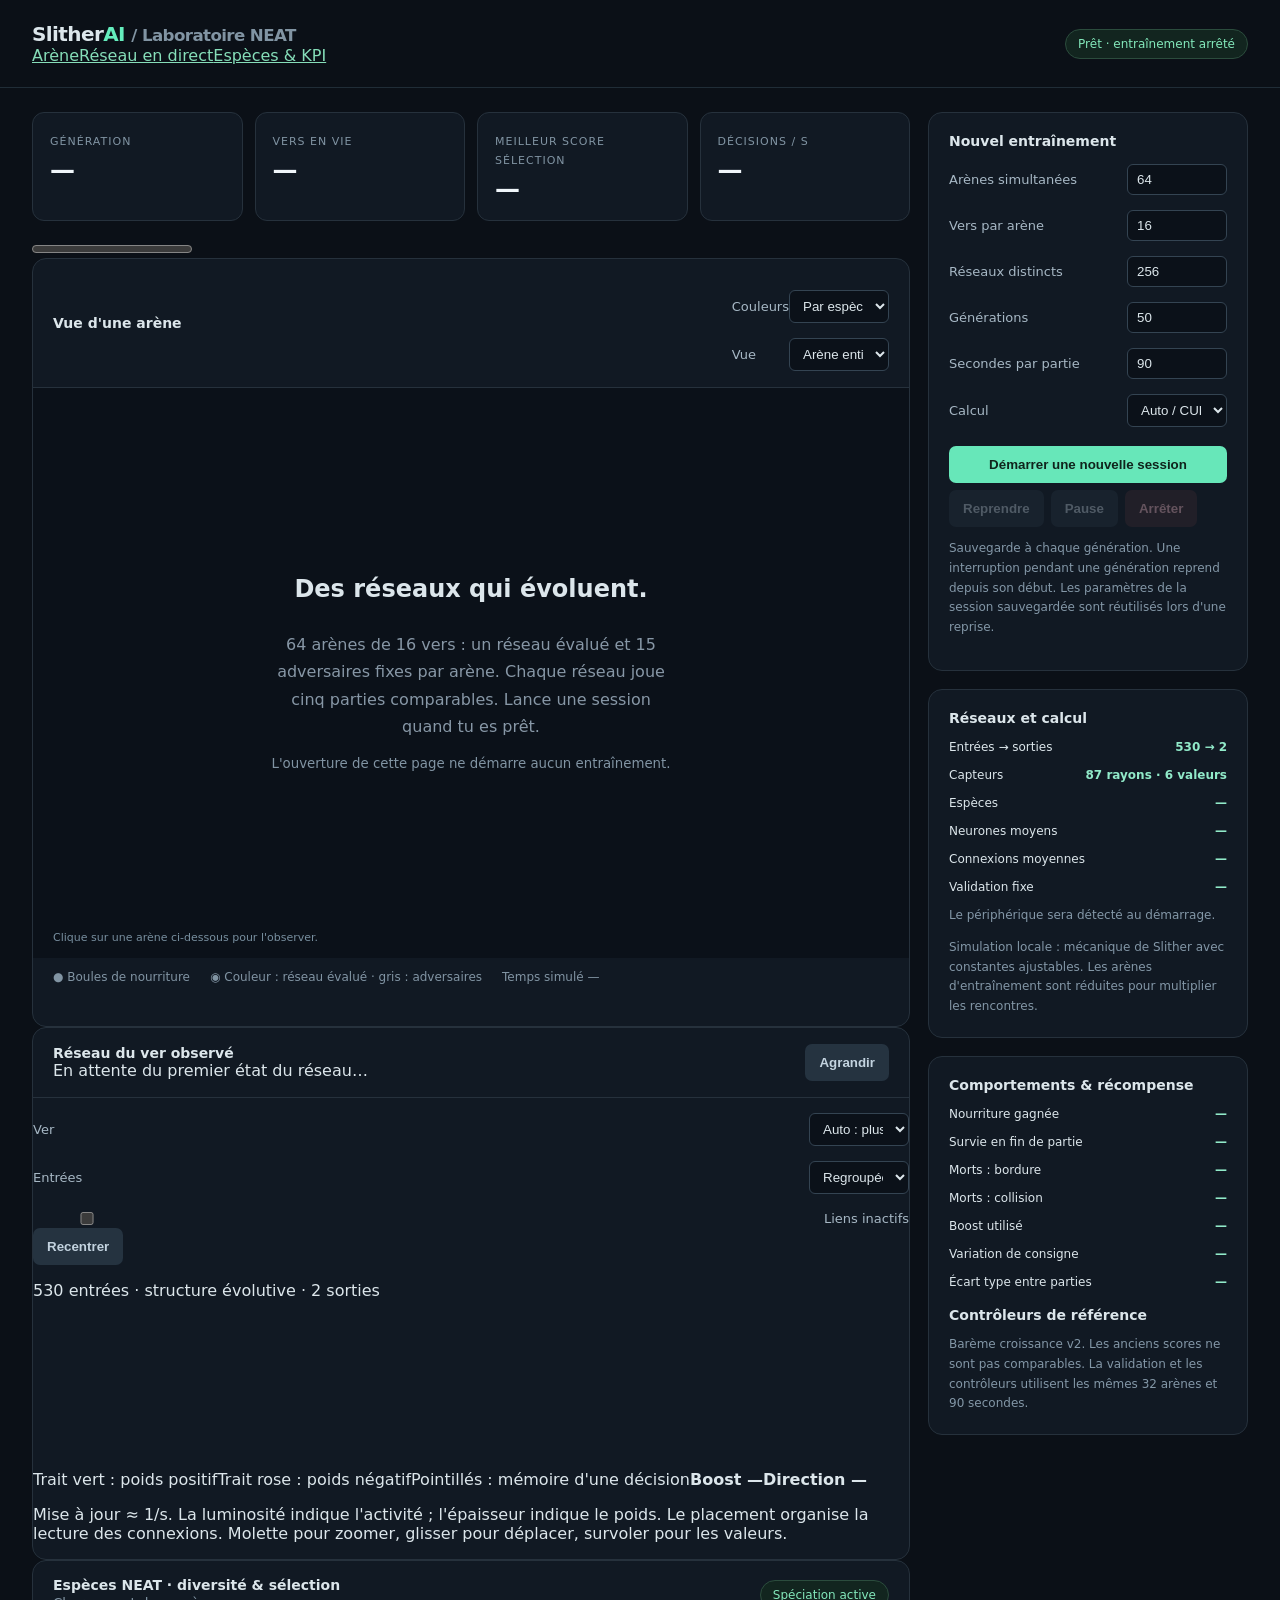
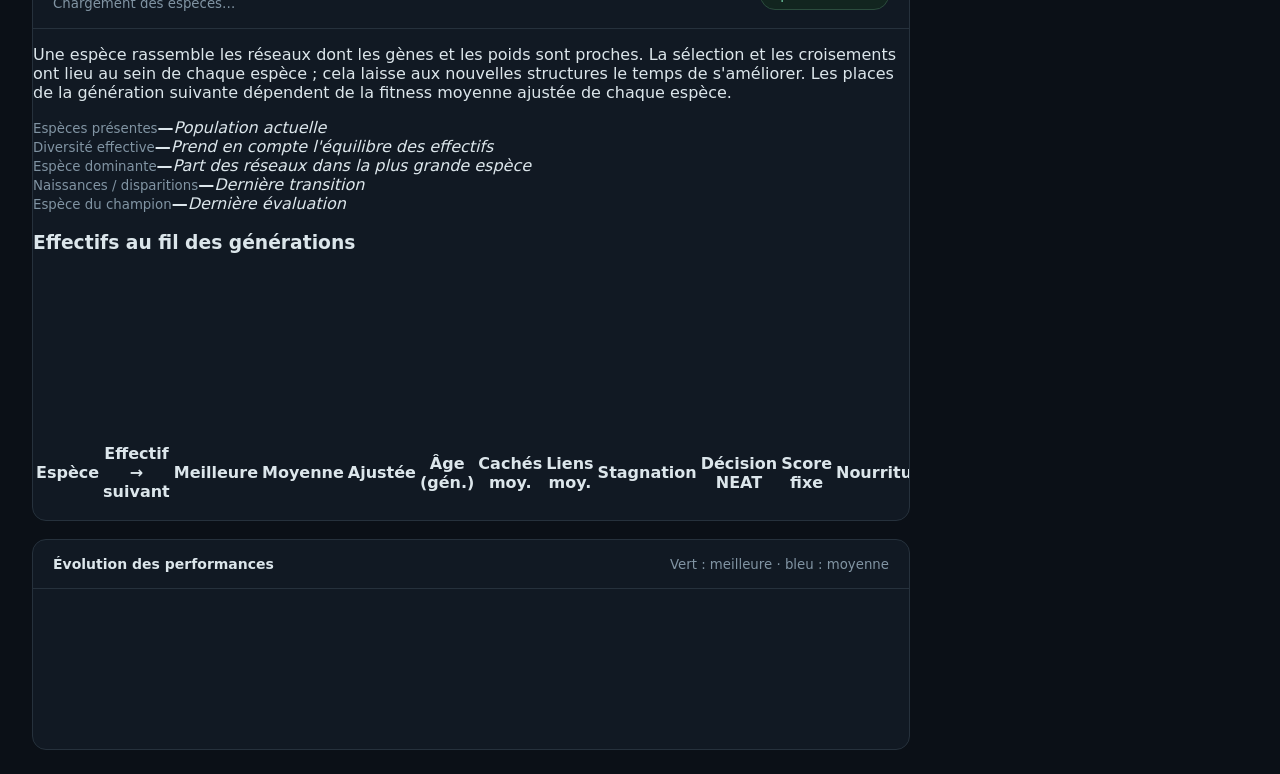
==== web/index.html @ 3094b710 "Initial public release" ====
<!doctype html>
<html lang="fr">
<head>
<meta charset="utf-8"><meta name="viewport" content="width=device-width, initial-scale=1">
<title>SlitherAI · Laboratoire NEAT</title>
<style>
:root{color-scheme:dark;font-family:Inter,Segoe UI,system-ui,sans-serif;color:#dce6eb;background:#0b1017}*{box-sizing:border-box}body{margin:0}header{padding:22px 32px;border-bottom:1px solid #202d37;display:flex;justify-content:space-between;align-items:center}h1{font-size:20px;letter-spacing:-.6px;margin:0}h1 span{color:#64edbd}small,.muted{color:#8194a3}.pill{font-size:12px;padding:7px 12px;background:#12251f;color:#83e8bb;border:1px solid #2b4c3d;border-radius:20px}main{display:grid;grid-template-columns:minmax(0,1fr) 320px;gap:18px;padding:24px 32px}article,aside section{border:1px solid #26313c;background:#111923;border-radius:14px;overflow:hidden}.bar{display:flex;justify-content:space-between;align-items:center;padding:16px 20px;border-bottom:1px solid #26313c}.bar h2,aside h2{font-size:14px;font-weight:600;margin:0}#stage{position:relative;height:570px;background:#0b1119}#world{width:100%;height:100%;display:block}#empty{position:absolute;inset:0;display:grid;place-content:center;text-align:center;color:#8797a6;padding:32px}#empty strong{font-size:24px;color:#dce6eb;margin-bottom:12px}#empty p{max-width:410px;line-height:1.7}.legend{padding:12px 20px;font-size:12px;color:#8194a3;display:flex;gap:20px}.stats{display:grid;grid-template-columns:repeat(4,1fr);gap:12px;margin-bottom:18px}.stat{padding:17px;background:#111923;border:1px solid #26313c;border-radius:12px}.stat b{display:block;font-size:25px;color:#f0f6fa;margin-top:6px}.stat small{font-size:11px;text-transform:uppercase;letter-spacing:1px}aside section{padding:20px;margin-bottom:18px}label{display:flex;align-items:center;justify-content:space-between;font-size:13px;color:#a7b8c5;margin-top:15px}input,select{background:#0b1119;color:#dce6eb;border:1px solid #344452;border-radius:6px;padding:7px 9px;width:100px}button{border:0;border-radius:7px;padding:11px 14px;cursor:pointer;background:#67e7b9;color:#10241c;font-weight:650}button:disabled{opacity:.35;cursor:default}.secondary{background:#253340;color:#c3d3df}.danger{background:#412b32;color:#ffc0cb}.buttons{display:flex;gap:7px;flex-wrap:wrap;margin-top:19px}.buttons #start{width:100%}#error{font-size:12px;color:#ffbac4;white-space:pre-wrap}#maps{display:grid;grid-template-columns:repeat(8,1fr);gap:5px;padding:15px}#maps button{padding:8px 0;font-size:11px;background:#1a2d35;color:#8de5c9;border:1px solid transparent}#maps button.selected{border-color:#67e7b9;background:#284538}#chart{display:block;width:100%;height:160px}p.note{font-size:12px;line-height:1.65;color:#8397a7;margin-bottom:0}.metric{display:flex;justify-content:space-between;font-size:12px;margin-top:14px}.metric b{color:#91eac9}#hint{position:absolute;bottom:14px;left:20px;color:#788f9f;font-size:11px}a{color:#86deb9}@media(max-width:1000px){main{grid-template-columns:1fr;padding:16px}header{padding:20px}aside{display:grid;grid-template-columns:1fr 1fr;gap:16px}#stage{height:480px}}@media(max-width:600px){aside{display:block}.stats{grid-template-columns:repeat(2,1fr)}#stage{height:360px}}
</style>
<link rel="stylesheet" href="/assets/network-view.css">
<link rel="stylesheet" href="/assets/species-view.css">
</head>
<body><header><div><h1>Slither<span>AI</span> <small> / Laboratoire NEAT</small></h1><nav class="page-nav"><a href="#stage">Arène</a><a href="#network-panel">Réseau en direct</a><a href="#species-panel">Espèces & KPI</a></nav></div><div class="pill" id="phase">Prêt · entraînement arrêté</div></header>
<main><div><div class="stats"><div class="stat"><small>Génération</small><b id="generation">—</b></div><div class="stat"><small>Vers en vie</small><b id="alive">—</b></div><div class="stat"><small>Meilleur score sélection</small><b id="fitness">—</b></div><div class="stat"><small>Décisions / s</small><b id="throughput">—</b></div></div>
<div class="training-progress"><p id="training-progress"></p><progress id="training-progress-bar" value="0" max="1"></progress></div><article><div class="bar"><h2 id="arena-title">Vue d'une arène</h2><div class="world-tools"><label>Couleurs <select id="color-mode"><option value="species">Par espèce</option><option value="worm">Par ver</option></select></label><label>Vue <select id="view"><option value="arena">Arène entière</option><option value="follow">Suivre le réseau évalué</option></select></label></div></div><div id="stage"><canvas id="world"></canvas><div id="empty"><strong>Des réseaux qui évoluent.</strong><p>64 arènes de 16 vers : un réseau évalué et 15 adversaires fixes par arène. Chaque réseau joue cinq parties comparables. Lance une session quand tu es prêt.</p><small>L'ouverture de cette page ne démarre aucun entraînement.</small></div><div id="hint">Clique sur une arène ci-dessous pour l'observer.</div></div><div class="legend"><span>● Boules de nourriture</span><span>◉ Couleur : réseau évalué · gris : adversaires</span><span id="time">Temps simulé —</span></div><div id="maps"></div></article>
<article id="network-panel">
  <div class="bar network-header"><div><h2>Réseau du ver observé</h2><span id="network-status" role="status">En attente du premier état du réseau…</span></div><button id="network-expand" class="secondary">Agrandir</button></div>
  <div class="network-tools">
    <label for="network-worm">Ver <select id="network-worm"><option value="-1">Auto : plus gros vivant</option></select></label>
    <label for="network-mode">Entrées <select id="network-mode"><option value="grouped">Regroupées</option><option value="connected">Neurones reliés</option><option value="all">Toutes les 530</option></select></label>
    <label><input id="network-disabled" type="checkbox"> Liens inactifs</label>
    <button id="network-fit" class="secondary">Recentrer</button>
  </div>
  <p id="network-counts">530 entrées · structure évolutive · 2 sorties</p>
  <div class="network-stage"><canvas id="network-canvas" aria-label="Topologie du réseau et activité de ses neurones"></canvas><div class="network-tooltip" hidden></div></div>
  <div class="network-footer"><span class="network-positive">Trait vert : poids positif</span><span class="network-negative">Trait rose : poids négatif</span><span>Pointillés : mémoire d'une décision</span><strong id="network-boost">Boost —</strong><strong id="network-direction">Direction —</strong></div>
  <p class="network-help"><span id="network-time">Mise à jour ≈ 1/s</span>. La luminosité indique l'activité ; l'épaisseur indique le poids. Le placement organise la lecture des connexions. Molette pour zoomer, glisser pour déplacer, survoler pour les valeurs.</p>
</article>
<article id="species-panel">
  <div class="bar"><div><h2>Espèces NEAT · diversité & sélection</h2><small id="species-stamp">Chargement des espèces…</small></div><span class="pill">Spéciation active</span></div>
  <p class="species-intro">Une espèce rassemble les réseaux dont les gènes et les poids sont proches. La sélection et les croisements ont lieu au sein de chaque espèce ; cela laisse aux nouvelles structures le temps de s'améliorer. Les places de la génération suivante dépendent de la fitness moyenne ajustée de chaque espèce.</p>
  <div class="species-kpis">
    <div><small>Espèces présentes</small><b id="species-active">—</b><em>Population actuelle</em></div>
    <div title="exp(entropie des proportions). Vaut le nombre d'espèces si leurs effectifs sont égaux ; se rapproche de 1 lorsqu'une espèce domine."><small>Diversité effective</small><b id="species-effective">—</b><em>Prend en compte l'équilibre des effectifs</em></div>
    <div><small>Espèce dominante</small><b id="species-dominant">—</b><em>Part des réseaux dans la plus grande espèce</em></div>
    <div><small>Naissances / disparitions</small><b id="species-turnover">—</b><em id="species-turnover-note">Dernière transition</em></div>
    <div><small>Espèce du champion</small><b id="species-champion">—</b><em id="species-champion-note">Dernière évaluation</em></div>
  </div>
  <div id="species-composition" aria-label="Répartition actuelle des réseaux entre espèces"></div><div id="species-legend"></div>
  <div class="species-chart-wrap"><h3>Effectifs au fil des générations</h3><canvas id="species-chart" aria-label="Historique des effectifs par espèce ; survoler une génération pour lire ses valeurs"></canvas></div>
  <p id="species-history-stamp"></p><p id="species-table-stamp"></p>
  <div class="species-table-wrap"><table><thead><tr><th>Espèce</th><th title="Effectif évalué → effectif après reproduction et nouvelle spéciation">Effectif → suivant</th><th>Meilleure</th><th>Moyenne</th><th title="Moyenne de l'espèce normalisée sur la plage de fitness des espèces retenues, utilisée pour répartir les descendants">Ajustée</th><th>Âge (gén.)</th><th>Cachés moy.</th><th>Liens moy.</th><th title="Générations sans progrès entre fenêtres de cinq générations du score moyen sur les parties fixes">Stagnation</th><th>Décision NEAT</th><th title="Moyenne des scores agrégés des réseaux sur les quatre parties fixes ; utilisée pour la stagnation">Score fixe</th><th>Nourriture</th><th>Survie</th></tr></thead><tbody></tbody></table></div>
  <p id="species-rules"></p>
</article>
<article style="margin-top:18px"><div class="bar"><h2>Évolution des performances</h2><small>Vert : meilleure · bleu : moyenne</small></div><canvas id="chart"></canvas></article></div>
<aside><section><h2>Nouvel entraînement</h2><label>Arènes simultanées<input id="maps-count" type="number" min="1" max="64" value="64"></label><label>Vers par arène<input id="worms" type="number" min="2" max="64" value="16"></label><label>Réseaux distincts<input id="population" type="number" min="4" max="4096" value="256"></label><label>Générations<input id="generations" type="number" min="1" max="10000" value="50"></label><label>Secondes par partie<input id="seconds" type="number" min="5" max="600" value="90"></label><label>Calcul<select id="device"><option value="auto">Auto / CUDA</option><option value="cuda">CUDA</option><option value="cpu">CPU</option></select></label>
<div class="buttons"><button id="start">Démarrer une nouvelle session</button><button id="resume" class="secondary" disabled>Reprendre</button><button id="pause" class="secondary" disabled>Pause</button><button id="stop" class="danger" disabled>Arrêter</button></div><p class="note">Sauvegarde à chaque génération. Une interruption pendant une génération reprend depuis son début. Les paramètres de la session sauvegardée sont réutilisés lors d'une reprise.</p><p id="error" role="alert"></p></section>
<section><h2>Réseaux et calcul</h2><div class="metric"><span>Entrées → sorties</span><b>530 → 2</b></div><div class="metric"><span>Capteurs</span><b>87 rayons · 6 valeurs</b></div><div class="metric"><span>Espèces</span><b id="species">—</b></div><div class="metric"><span>Neurones moyens</span><b id="nodes">—</b></div><div class="metric"><span>Connexions moyennes</span><b id="connections">—</b></div><div class="metric"><span>Validation fixe</span><b id="validation">—</b></div><p class="note" id="gpu">Le périphérique sera détecté au démarrage.</p><p class="note">Simulation locale : mécanique de Slither avec constantes ajustables. Les arènes d'entraînement sont réduites pour multiplier les rencontres.</p></section><section id="behavior-panel"><h2>Comportements & récompense</h2><p class="note" id="behavior-stamp"></p>
<div class="metric"><span>Nourriture gagnée</span><b id="food-kpi">—</b></div>
<div class="metric"><span>Survie en fin de partie</span><b id="survival-kpi">—</b></div>
<div class="metric"><span>Morts : bordure</span><b id="border-kpi">—</b></div>
<div class="metric"><span>Morts : collision</span><b id="collision-kpi">—</b></div>
<div class="metric"><span>Boost utilisé</span><b id="boost-kpi">—</b></div>
<div class="metric"><span>Variation de consigne</span><b id="turn-kpi">—</b></div>
<div class="metric"><span>Écart type entre parties</span><b id="spread-kpi">—</b></div>
<p class="note" id="reward-kpi"></p><p class="note" id="validation-details"></p>
<h2 style="margin-top:18px">Contrôleurs de référence</h2><p class="note" id="baseline-kpi"></p>
<p class="note">Barème croissance v2. Les anciens scores ne sont pas comparables. La validation et les contrôleurs utilisent les mêmes 32 arènes et 90 secondes.</p>
</section></aside></main>
<script src="/assets/network-view.js"></script>
<script src="/assets/species-view.js"></script>
<script src="/assets/learning-view.js"></script>
<script src="/assets/dashboard.js"></script></body></html>
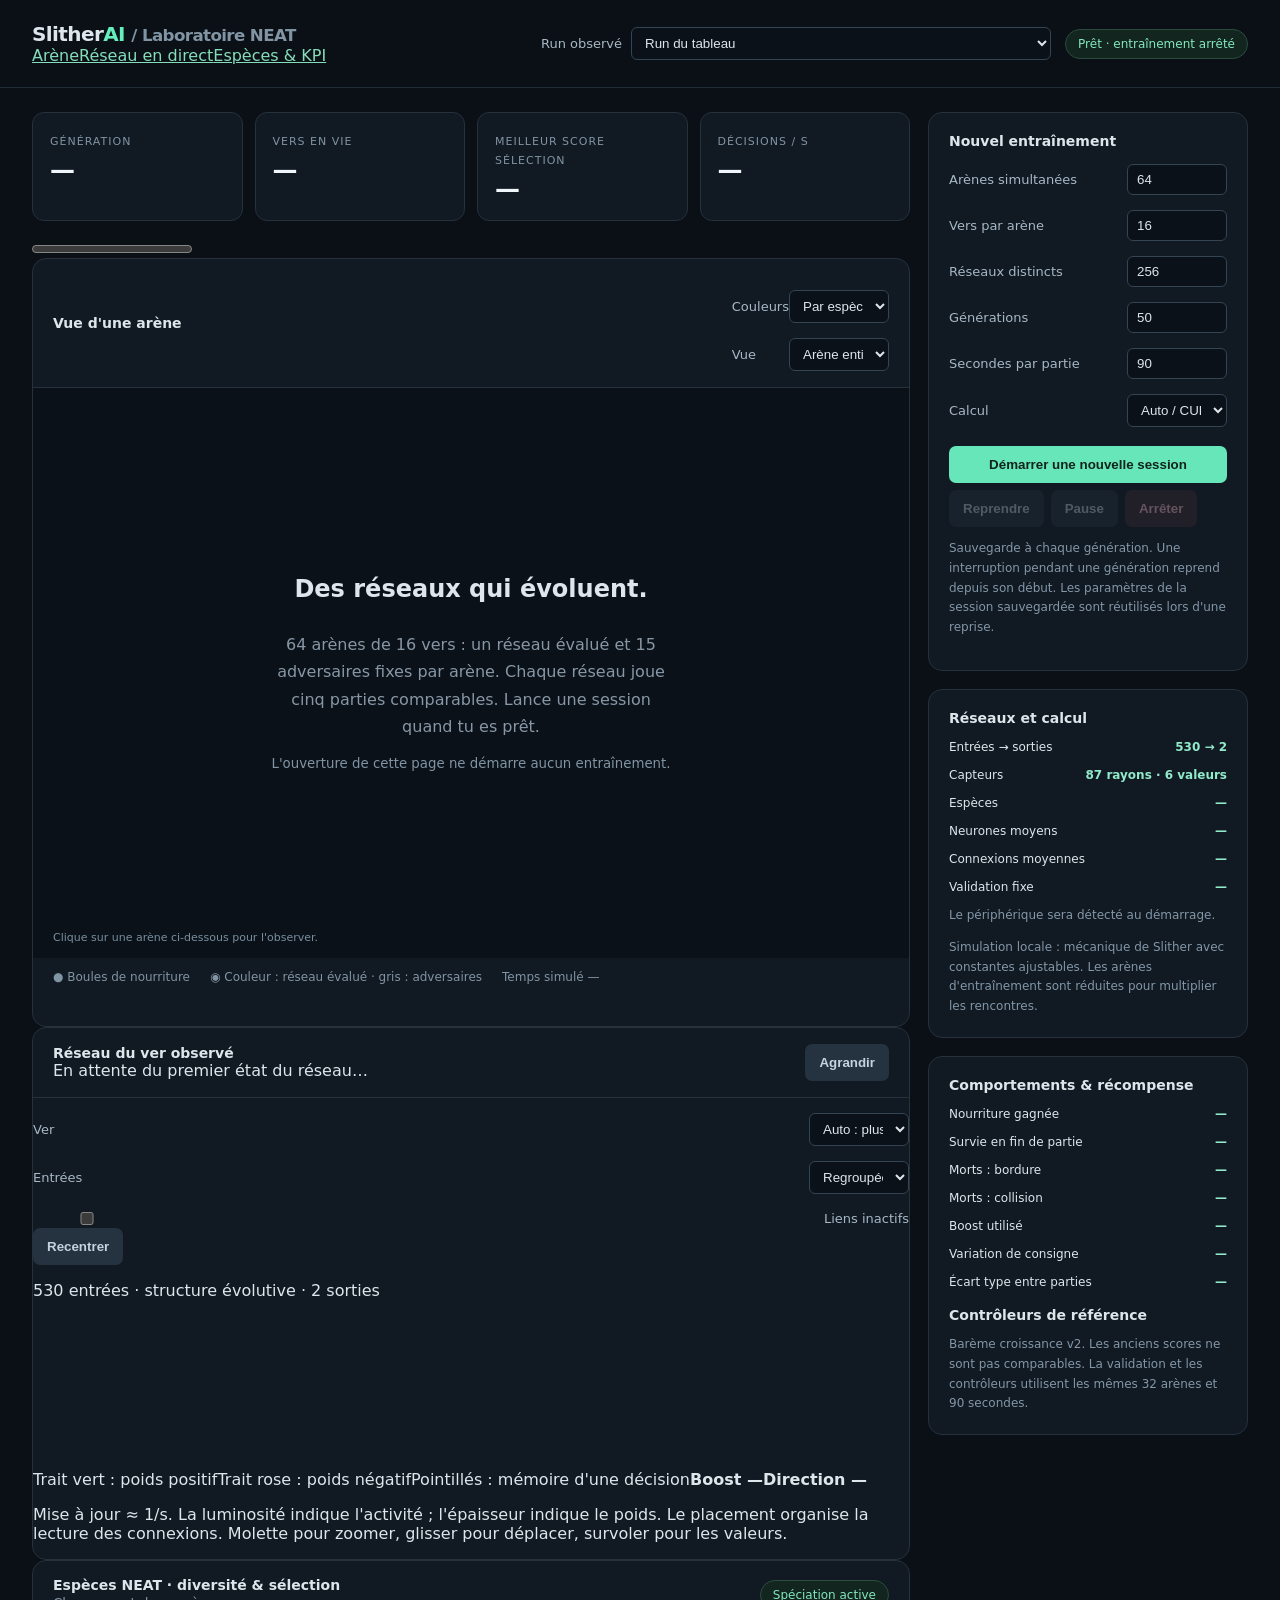
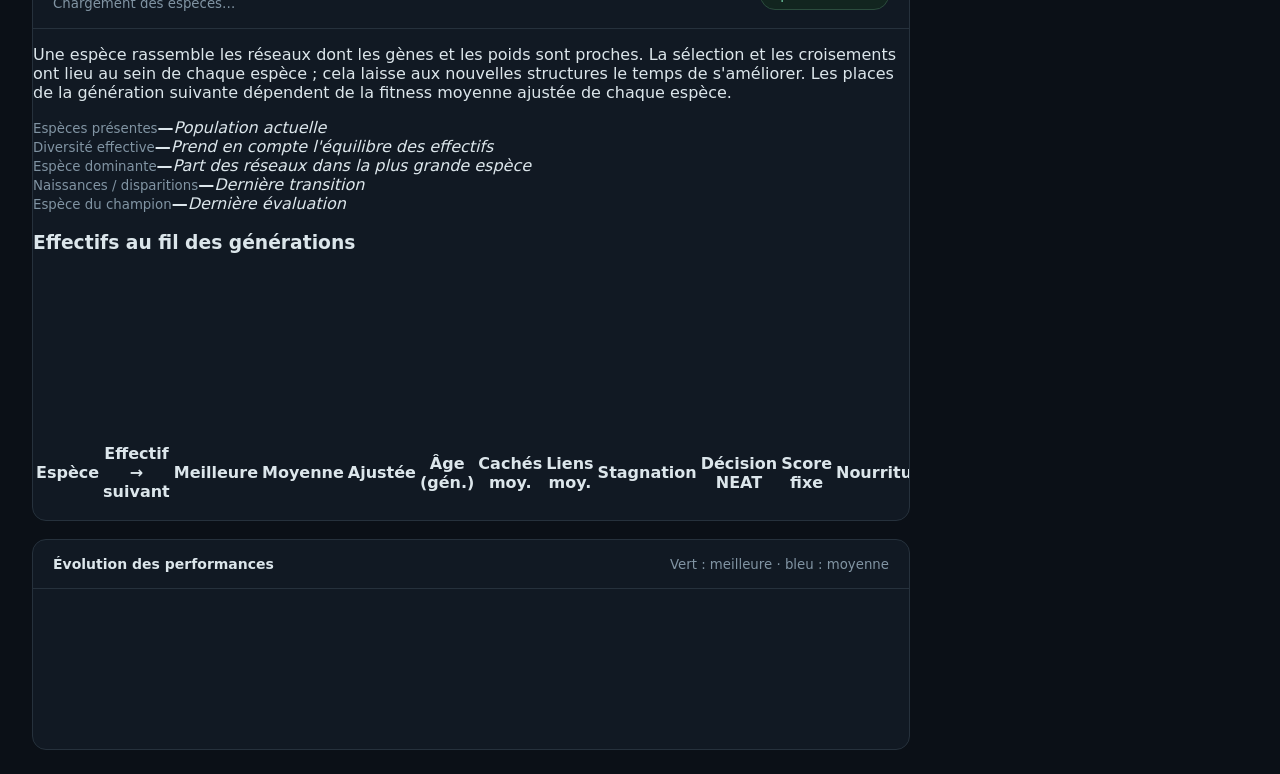
==== commit 5fbf2f7e: "Show external training runs read-only in dashboard" ====
--- a/web/index.html
+++ b/web/index.html
@@ -5,11 +5,12 @@
 <title>SlitherAI · Laboratoire NEAT</title>
 <style>
 :root{color-scheme:dark;font-family:Inter,Segoe UI,system-ui,sans-serif;color:#dce6eb;background:#0b1017}*{box-sizing:border-box}body{margin:0}header{padding:22px 32px;border-bottom:1px solid #202d37;display:flex;justify-content:space-between;align-items:center}h1{font-size:20px;letter-spacing:-.6px;margin:0}h1 span{color:#64edbd}small,.muted{color:#8194a3}.pill{font-size:12px;padding:7px 12px;background:#12251f;color:#83e8bb;border:1px solid #2b4c3d;border-radius:20px}main{display:grid;grid-template-columns:minmax(0,1fr) 320px;gap:18px;padding:24px 32px}article,aside section{border:1px solid #26313c;background:#111923;border-radius:14px;overflow:hidden}.bar{display:flex;justify-content:space-between;align-items:center;padding:16px 20px;border-bottom:1px solid #26313c}.bar h2,aside h2{font-size:14px;font-weight:600;margin:0}#stage{position:relative;height:570px;background:#0b1119}#world{width:100%;height:100%;display:block}#empty{position:absolute;inset:0;display:grid;place-content:center;text-align:center;color:#8797a6;padding:32px}#empty strong{font-size:24px;color:#dce6eb;margin-bottom:12px}#empty p{max-width:410px;line-height:1.7}.legend{padding:12px 20px;font-size:12px;color:#8194a3;display:flex;gap:20px}.stats{display:grid;grid-template-columns:repeat(4,1fr);gap:12px;margin-bottom:18px}.stat{padding:17px;background:#111923;border:1px solid #26313c;border-radius:12px}.stat b{display:block;font-size:25px;color:#f0f6fa;margin-top:6px}.stat small{font-size:11px;text-transform:uppercase;letter-spacing:1px}aside section{padding:20px;margin-bottom:18px}label{display:flex;align-items:center;justify-content:space-between;font-size:13px;color:#a7b8c5;margin-top:15px}input,select{background:#0b1119;color:#dce6eb;border:1px solid #344452;border-radius:6px;padding:7px 9px;width:100px}button{border:0;border-radius:7px;padding:11px 14px;cursor:pointer;background:#67e7b9;color:#10241c;font-weight:650}button:disabled{opacity:.35;cursor:default}.secondary{background:#253340;color:#c3d3df}.danger{background:#412b32;color:#ffc0cb}.buttons{display:flex;gap:7px;flex-wrap:wrap;margin-top:19px}.buttons #start{width:100%}#error{font-size:12px;color:#ffbac4;white-space:pre-wrap}#maps{display:grid;grid-template-columns:repeat(8,1fr);gap:5px;padding:15px}#maps button{padding:8px 0;font-size:11px;background:#1a2d35;color:#8de5c9;border:1px solid transparent}#maps button.selected{border-color:#67e7b9;background:#284538}#chart{display:block;width:100%;height:160px}p.note{font-size:12px;line-height:1.65;color:#8397a7;margin-bottom:0}.metric{display:flex;justify-content:space-between;font-size:12px;margin-top:14px}.metric b{color:#91eac9}#hint{position:absolute;bottom:14px;left:20px;color:#788f9f;font-size:11px}a{color:#86deb9}@media(max-width:1000px){main{grid-template-columns:1fr;padding:16px}header{padding:20px}aside{display:grid;grid-template-columns:1fr 1fr;gap:16px}#stage{height:480px}}@media(max-width:600px){aside{display:block}.stats{grid-template-columns:repeat(2,1fr)}#stage{height:360px}}
+#run-picker-label{margin:0 14px 0 auto;display:flex;align-items:center;gap:9px;white-space:nowrap}#run-picker{width:min(38vw,420px);min-width:190px}.readonly-note{color:#ffd78a}@media(max-width:760px){header{flex-wrap:wrap;gap:12px}#run-picker-label{margin:0;flex:1;min-width:100%}#run-picker{flex:1;width:auto}}
 </style>
 <link rel="stylesheet" href="/assets/network-view.css">
 <link rel="stylesheet" href="/assets/species-view.css">
 </head>
-<body><header><div><h1>Slither<span>AI</span> <small> / Laboratoire NEAT</small></h1><nav class="page-nav"><a href="#stage">Arène</a><a href="#network-panel">Réseau en direct</a><a href="#species-panel">Espèces & KPI</a></nav></div><div class="pill" id="phase">Prêt · entraînement arrêté</div></header>
+<body><header><div><h1>Slither<span>AI</span> <small> / Laboratoire NEAT</small></h1><nav class="page-nav"><a href="#stage">Arène</a><a href="#network-panel">Réseau en direct</a><a href="#species-panel">Espèces & KPI</a></nav></div><label id="run-picker-label" for="run-picker">Run observé<select id="run-picker" aria-label="Choisir le run à observer"><option value="">Run du tableau</option></select></label><div class="pill" id="phase">Prêt · entraînement arrêté</div></header>
 <main><div><div class="stats"><div class="stat"><small>Génération</small><b id="generation">—</b></div><div class="stat"><small>Vers en vie</small><b id="alive">—</b></div><div class="stat"><small>Meilleur score sélection</small><b id="fitness">—</b></div><div class="stat"><small>Décisions / s</small><b id="throughput">—</b></div></div>
 <div class="training-progress"><p id="training-progress"></p><progress id="training-progress-bar" value="0" max="1"></progress></div><article><div class="bar"><h2 id="arena-title">Vue d'une arène</h2><div class="world-tools"><label>Couleurs <select id="color-mode"><option value="species">Par espèce</option><option value="worm">Par ver</option></select></label><label>Vue <select id="view"><option value="arena">Arène entière</option><option value="follow">Suivre le réseau évalué</option></select></label></div></div><div id="stage"><canvas id="world"></canvas><div id="empty"><strong>Des réseaux qui évoluent.</strong><p>64 arènes de 16 vers : un réseau évalué et 15 adversaires fixes par arène. Chaque réseau joue cinq parties comparables. Lance une session quand tu es prêt.</p><small>L'ouverture de cette page ne démarre aucun entraînement.</small></div><div id="hint">Clique sur une arène ci-dessous pour l'observer.</div></div><div class="legend"><span>● Boules de nourriture</span><span>◉ Couleur : réseau évalué · gris : adversaires</span><span id="time">Temps simulé —</span></div><div id="maps"></div></article>
 <article id="network-panel">
